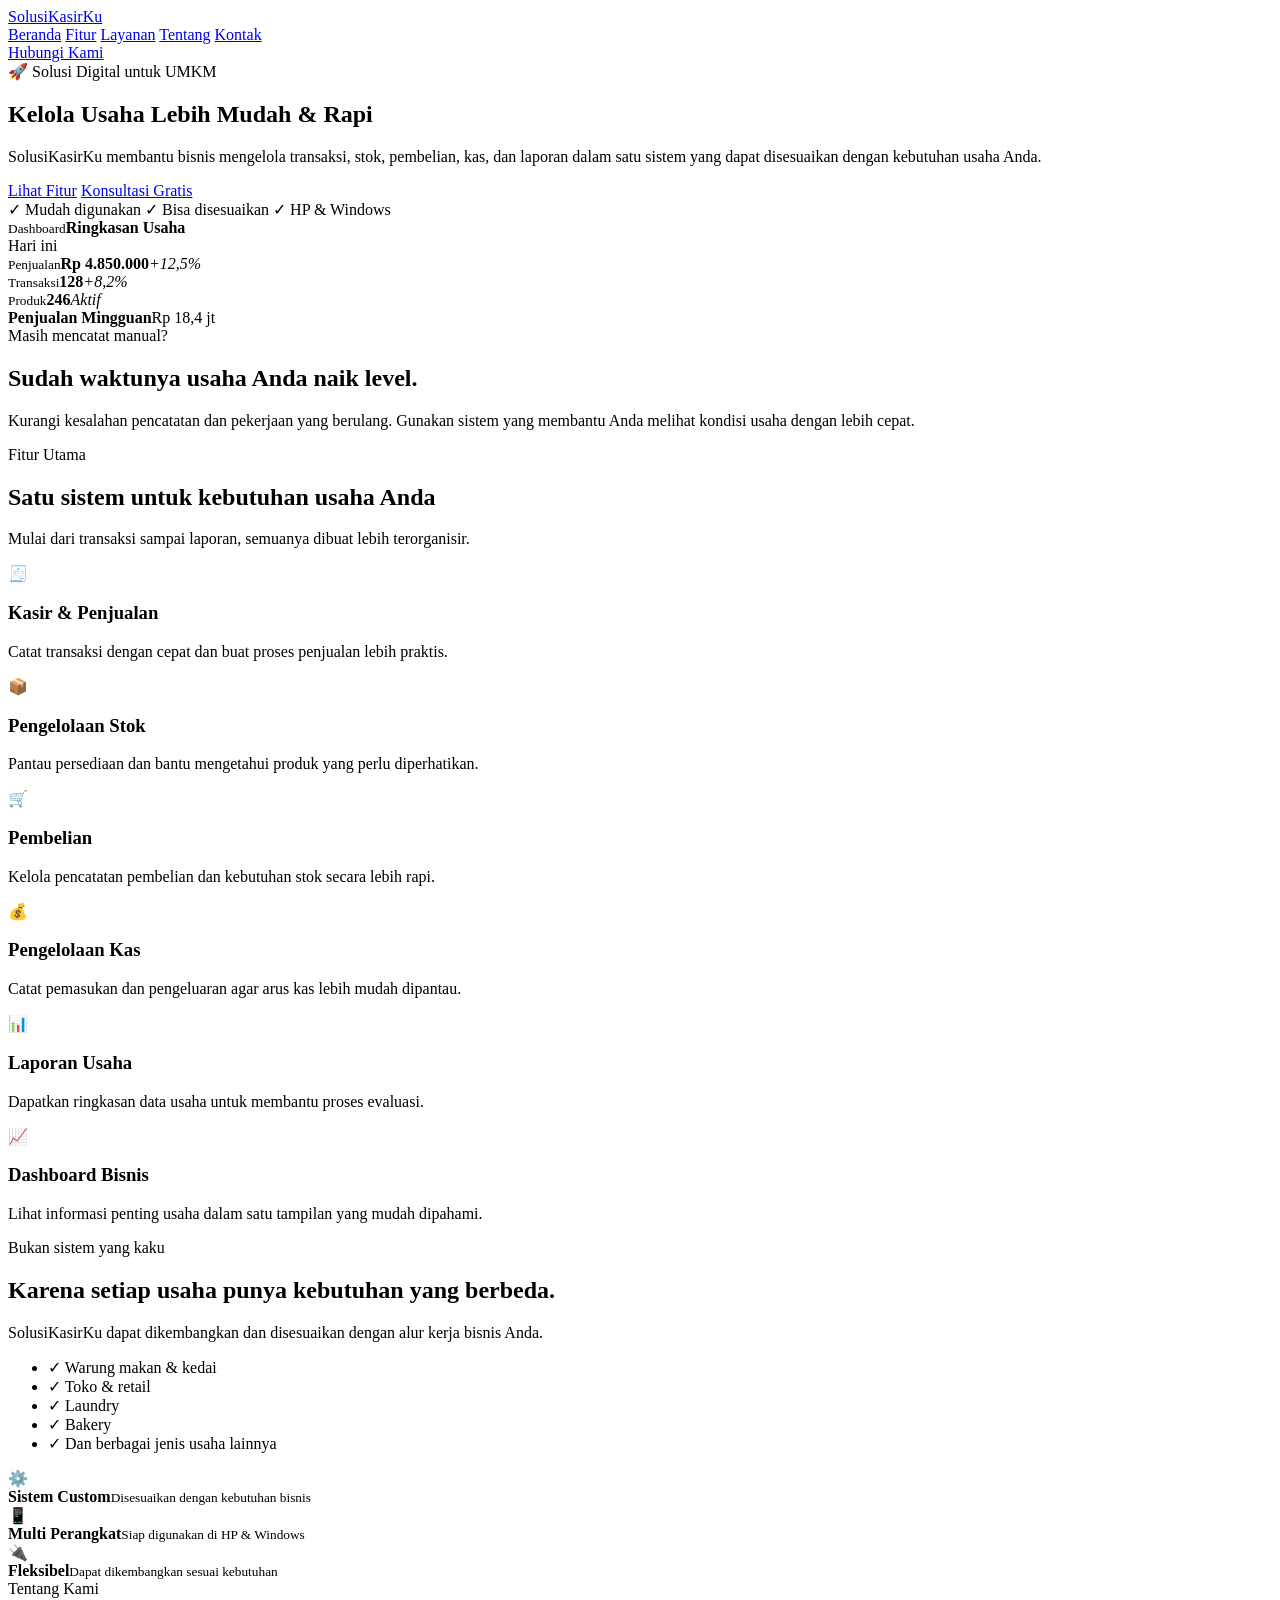
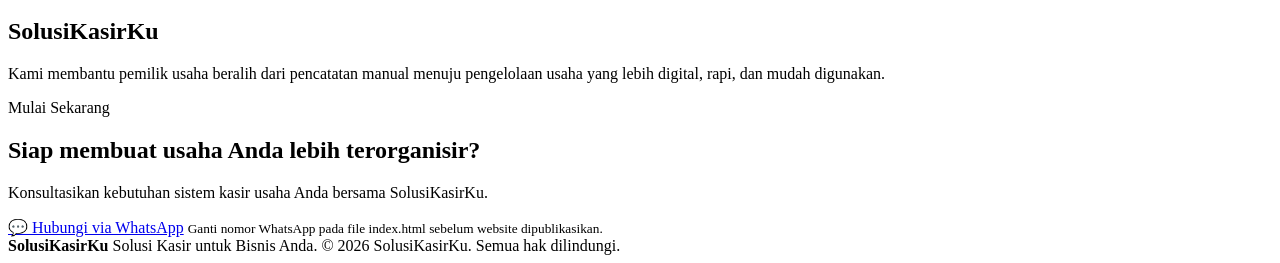
==== index.html @ 9e035a3a "Add files via upload" ====
<!DOCTYPE html>
<html lang="id">
<head>
  <meta charset="UTF-8">
  <meta name="viewport" content="width=device-width, initial-scale=1.0">
  <meta name="description" content="SolusiKasirKu - Sistem kasir dan manajemen usaha yang dapat disesuaikan dengan kebutuhan bisnis Anda.">
  <title>SolusiKasirKu — Solusi Kasir untuk Bisnis Anda</title>
  <link rel="stylesheet" href="style.css">
</head>
<body>
  <header class="navbar">
    <a class="brand" href="#beranda">SolusiKasirKu</a>
    <nav>
      <a href="#beranda">Beranda</a>
      <a href="#fitur">Fitur</a>
      <a href="#layanan">Layanan</a>
      <a href="#tentang">Tentang</a>
      <a href="#kontak">Kontak</a>
    </nav>
    <a class="nav-button" href="#kontak">Hubungi Kami</a>
  </header>

  <main>
    <section id="beranda" class="hero">
      <div class="hero-text">
        <span class="badge">🚀 Solusi Digital untuk UMKM</span>
        <h1>Kelola Usaha Lebih <span>Mudah & Rapi</span></h1>
        <p>
          SolusiKasirKu membantu bisnis mengelola transaksi, stok, pembelian,
          kas, dan laporan dalam satu sistem yang dapat disesuaikan dengan kebutuhan usaha Anda.
        </p>
        <div class="hero-actions">
          <a class="button primary" href="#fitur">Lihat Fitur</a>
          <a class="button secondary" href="#kontak">Konsultasi Gratis</a>
        </div>
        <div class="trust">
          <span>✓ Mudah digunakan</span>
          <span>✓ Bisa disesuaikan</span>
          <span>✓ HP & Windows</span>
        </div>
      </div>

      <div class="hero-card">
        <div class="window-top">
          <span></span><span></span><span></span>
        </div>
        <div class="dashboard">
          <div class="dash-title">
            <div><small>Dashboard</small><strong>Ringkasan Usaha</strong></div>
            <div class="date">Hari ini</div>
          </div>
          <div class="stats">
            <div><small>Penjualan</small><b>Rp 4.850.000</b><em>+12,5%</em></div>
            <div><small>Transaksi</small><b>128</b><em>+8,2%</em></div>
            <div><small>Produk</small><b>246</b><em>Aktif</em></div>
          </div>
          <div class="chart">
            <div class="chart-label"><b>Penjualan Mingguan</b><span>Rp 18,4 jt</span></div>
            <div class="bars">
              <i style="height:38%"></i><i style="height:55%"></i><i style="height:47%"></i>
              <i style="height:72%"></i><i style="height:61%"></i><i style="height:88%"></i><i style="height:76%"></i>
            </div>
          </div>
        </div>
      </div>
    </section>

    <section class="problem">
      <div>
        <span class="eyebrow">Masih mencatat manual?</span>
        <h2>Sudah waktunya usaha Anda naik level.</h2>
      </div>
      <p>
        Kurangi kesalahan pencatatan dan pekerjaan yang berulang.
        Gunakan sistem yang membantu Anda melihat kondisi usaha dengan lebih cepat.
      </p>
    </section>

    <section id="fitur" class="section">
      <div class="section-heading">
        <span class="eyebrow">Fitur Utama</span>
        <h2>Satu sistem untuk kebutuhan usaha Anda</h2>
        <p>Mulai dari transaksi sampai laporan, semuanya dibuat lebih terorganisir.</p>
      </div>

      <div class="feature-grid">
        <article class="feature"><div class="icon">🧾</div><h3>Kasir & Penjualan</h3><p>Catat transaksi dengan cepat dan buat proses penjualan lebih praktis.</p></article>
        <article class="feature"><div class="icon">📦</div><h3>Pengelolaan Stok</h3><p>Pantau persediaan dan bantu mengetahui produk yang perlu diperhatikan.</p></article>
        <article class="feature"><div class="icon">🛒</div><h3>Pembelian</h3><p>Kelola pencatatan pembelian dan kebutuhan stok secara lebih rapi.</p></article>
        <article class="feature"><div class="icon">💰</div><h3>Pengelolaan Kas</h3><p>Catat pemasukan dan pengeluaran agar arus kas lebih mudah dipantau.</p></article>
        <article class="feature"><div class="icon">📊</div><h3>Laporan Usaha</h3><p>Dapatkan ringkasan data usaha untuk membantu proses evaluasi.</p></article>
        <article class="feature"><div class="icon">📈</div><h3>Dashboard Bisnis</h3><p>Lihat informasi penting usaha dalam satu tampilan yang mudah dipahami.</p></article>
      </div>
    </section>

    <section id="layanan" class="custom">
      <div class="custom-copy">
        <span class="eyebrow">Bukan sistem yang kaku</span>
        <h2>Karena setiap usaha punya kebutuhan yang berbeda.</h2>
        <p>SolusiKasirKu dapat dikembangkan dan disesuaikan dengan alur kerja bisnis Anda.</p>
        <ul>
          <li>✓ Warung makan & kedai</li>
          <li>✓ Toko & retail</li>
          <li>✓ Laundry</li>
          <li>✓ Bakery</li>
          <li>✓ Dan berbagai jenis usaha lainnya</li>
        </ul>
      </div>
      <div class="custom-box">
        <div class="mini-card"><span>⚙️</span><div><b>Sistem Custom</b><small>Disesuaikan dengan kebutuhan bisnis</small></div></div>
        <div class="mini-card"><span>📱</span><div><b>Multi Perangkat</b><small>Siap digunakan di HP & Windows</small></div></div>
        <div class="mini-card"><span>🔌</span><div><b>Fleksibel</b><small>Dapat dikembangkan sesuai kebutuhan</small></div></div>
      </div>
    </section>

    <section id="tentang" class="section about">
      <div class="section-heading">
        <span class="eyebrow">Tentang Kami</span>
        <h2>SolusiKasirKu</h2>
        <p>
          Kami membantu pemilik usaha beralih dari pencatatan manual menuju
          pengelolaan usaha yang lebih digital, rapi, dan mudah digunakan.
        </p>
      </div>
    </section>

    <section id="kontak" class="cta">
      <span class="eyebrow">Mulai Sekarang</span>
      <h2>Siap membuat usaha Anda lebih terorganisir?</h2>
      <p>Konsultasikan kebutuhan sistem kasir usaha Anda bersama SolusiKasirKu.</p>
      <a class="button light" href="https://wa.me/6280000000000" target="_blank" rel="noopener">💬 Hubungi via WhatsApp</a>
      <small>Ganti nomor WhatsApp pada file index.html sebelum website dipublikasikan.</small>
    </section>
  </main>

  <footer>
    <strong>SolusiKasirKu</strong>
    <span>Solusi Kasir untuk Bisnis Anda.</span>
    <span>© 2026 SolusiKasirKu. Semua hak dilindungi.</span>
  </footer>
</body>
</html>
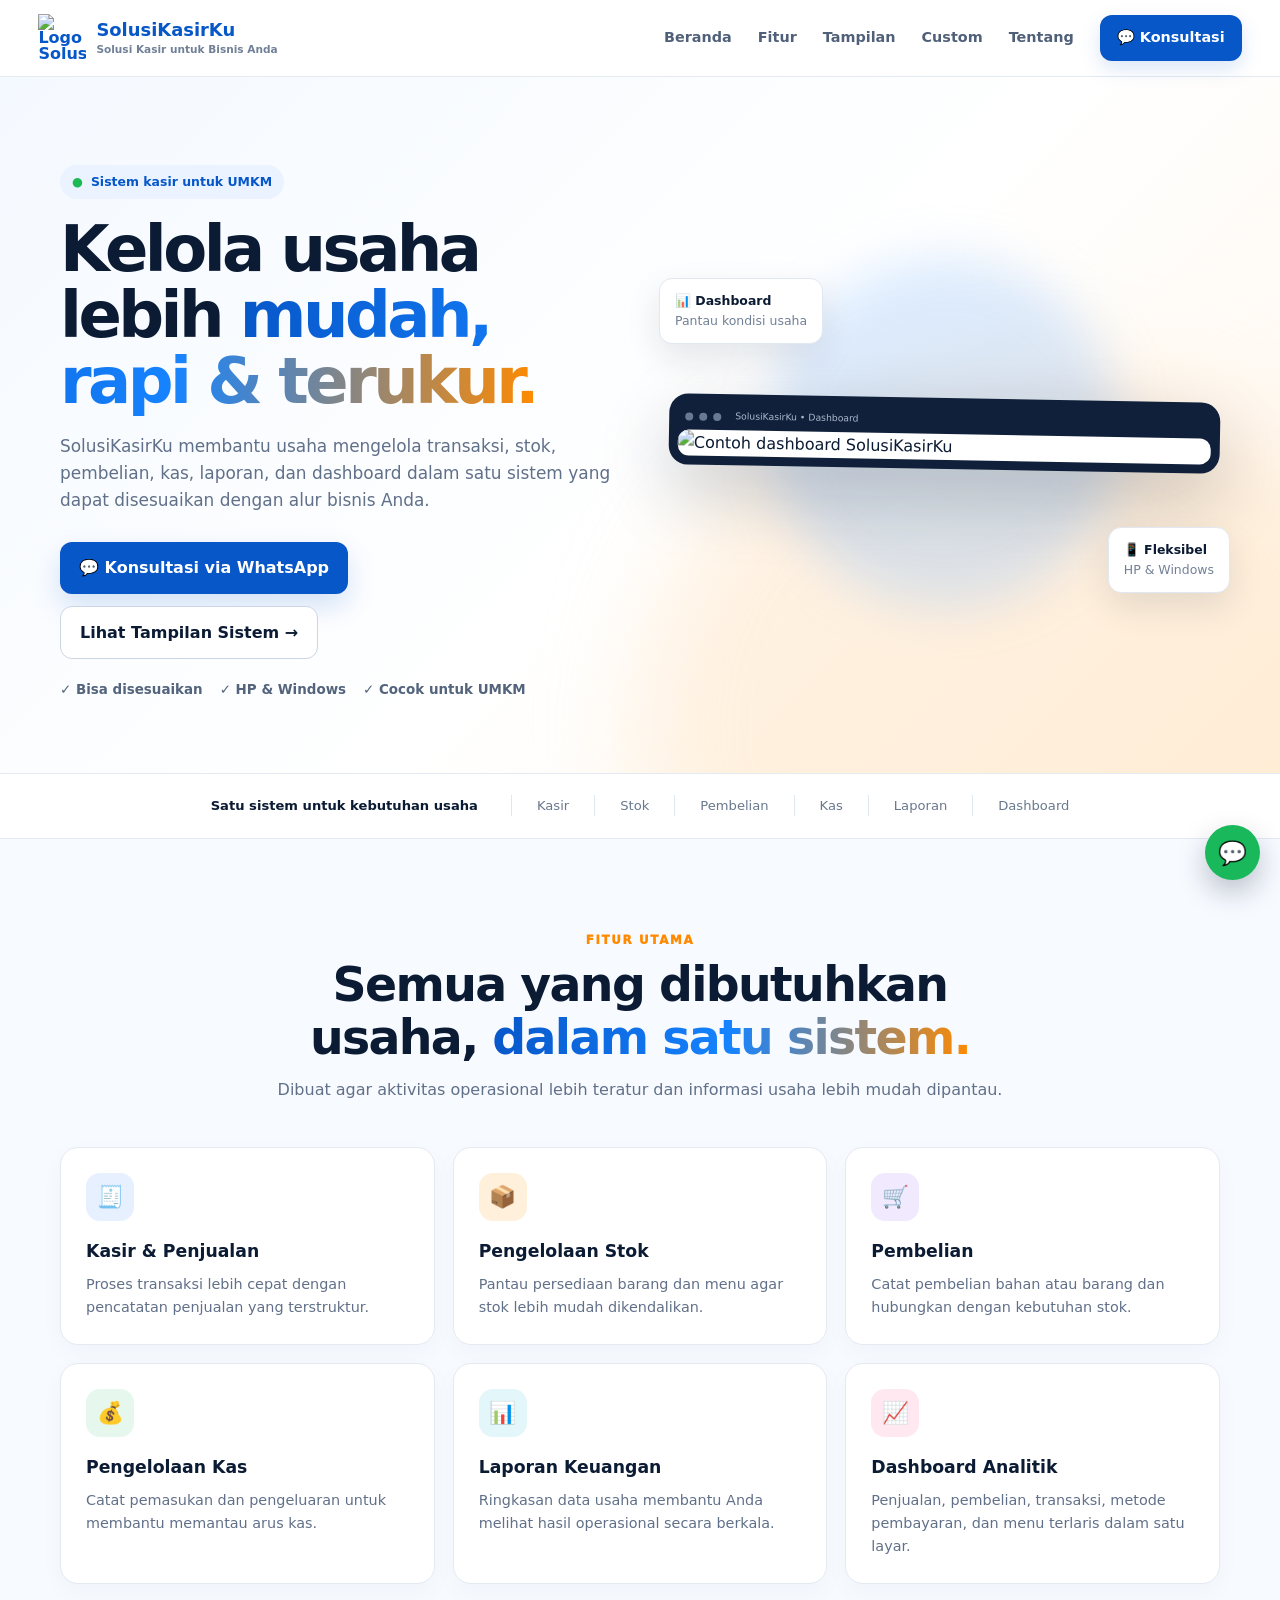
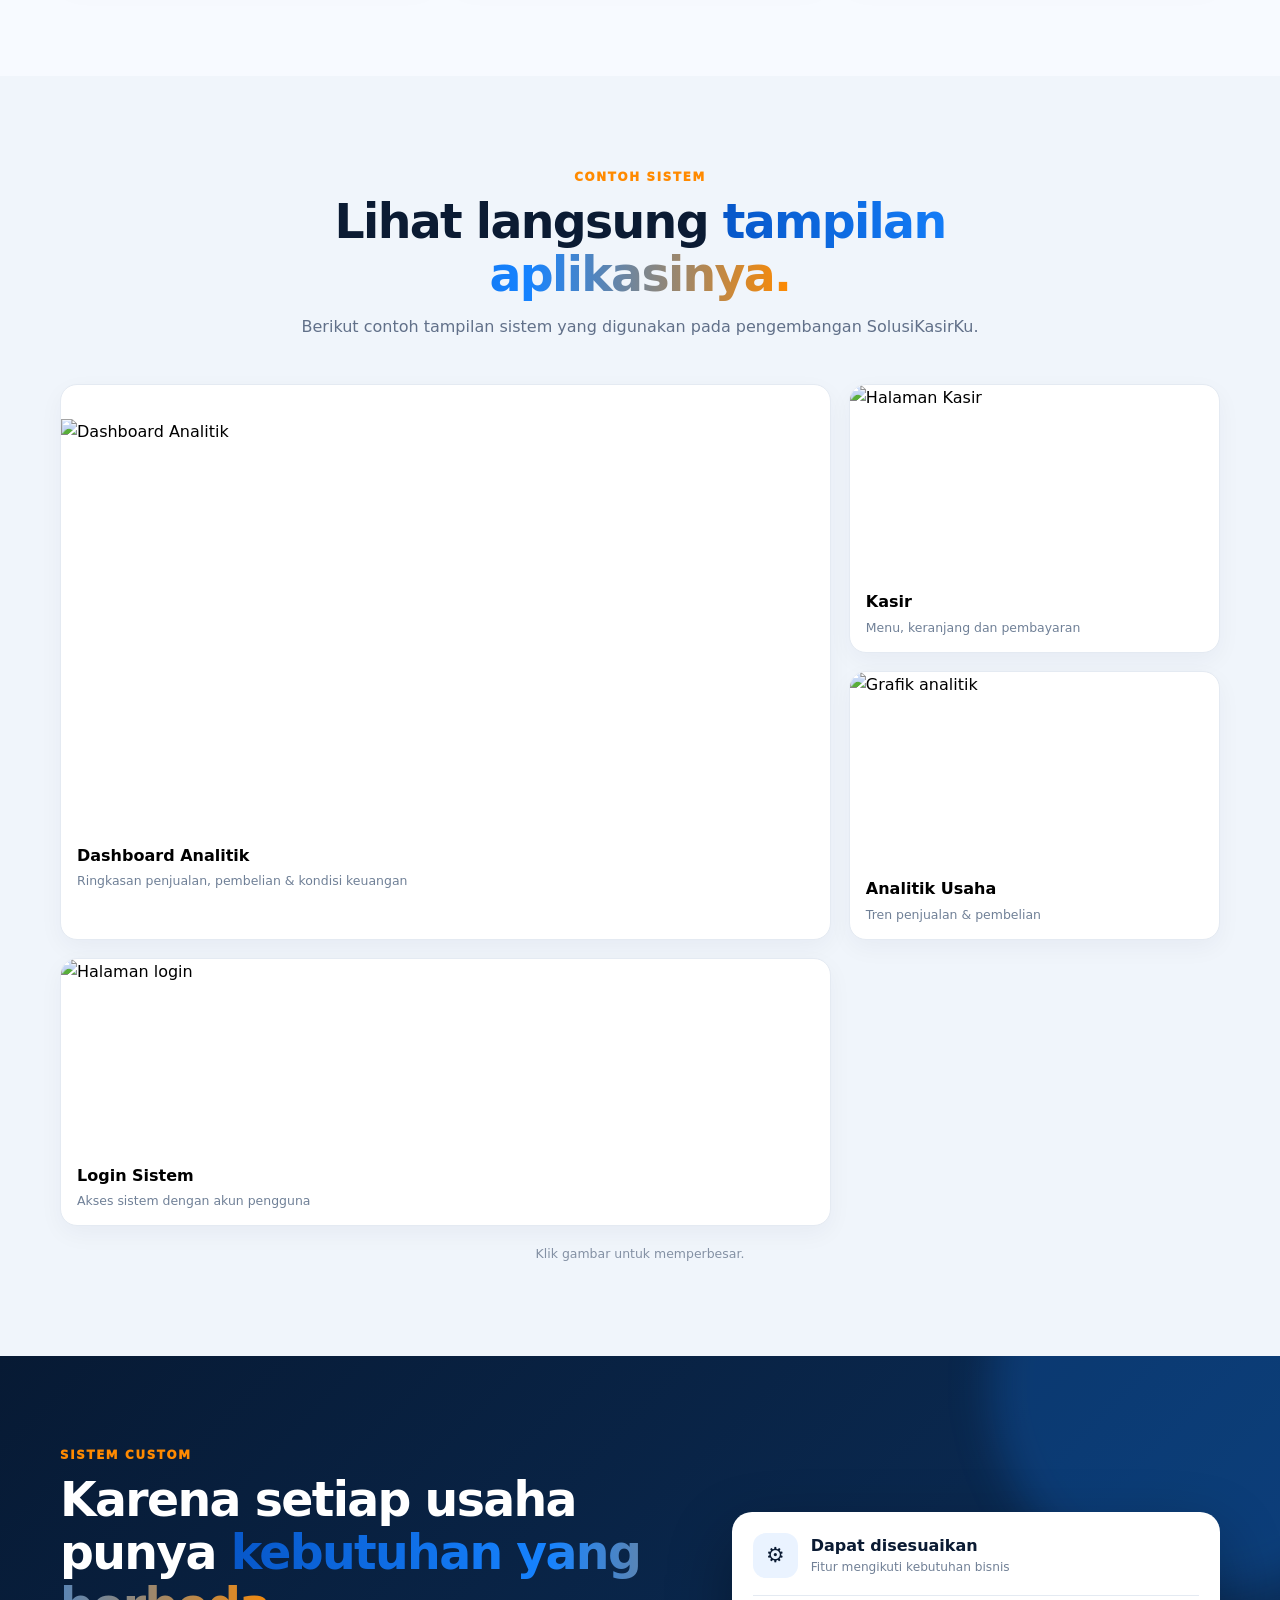
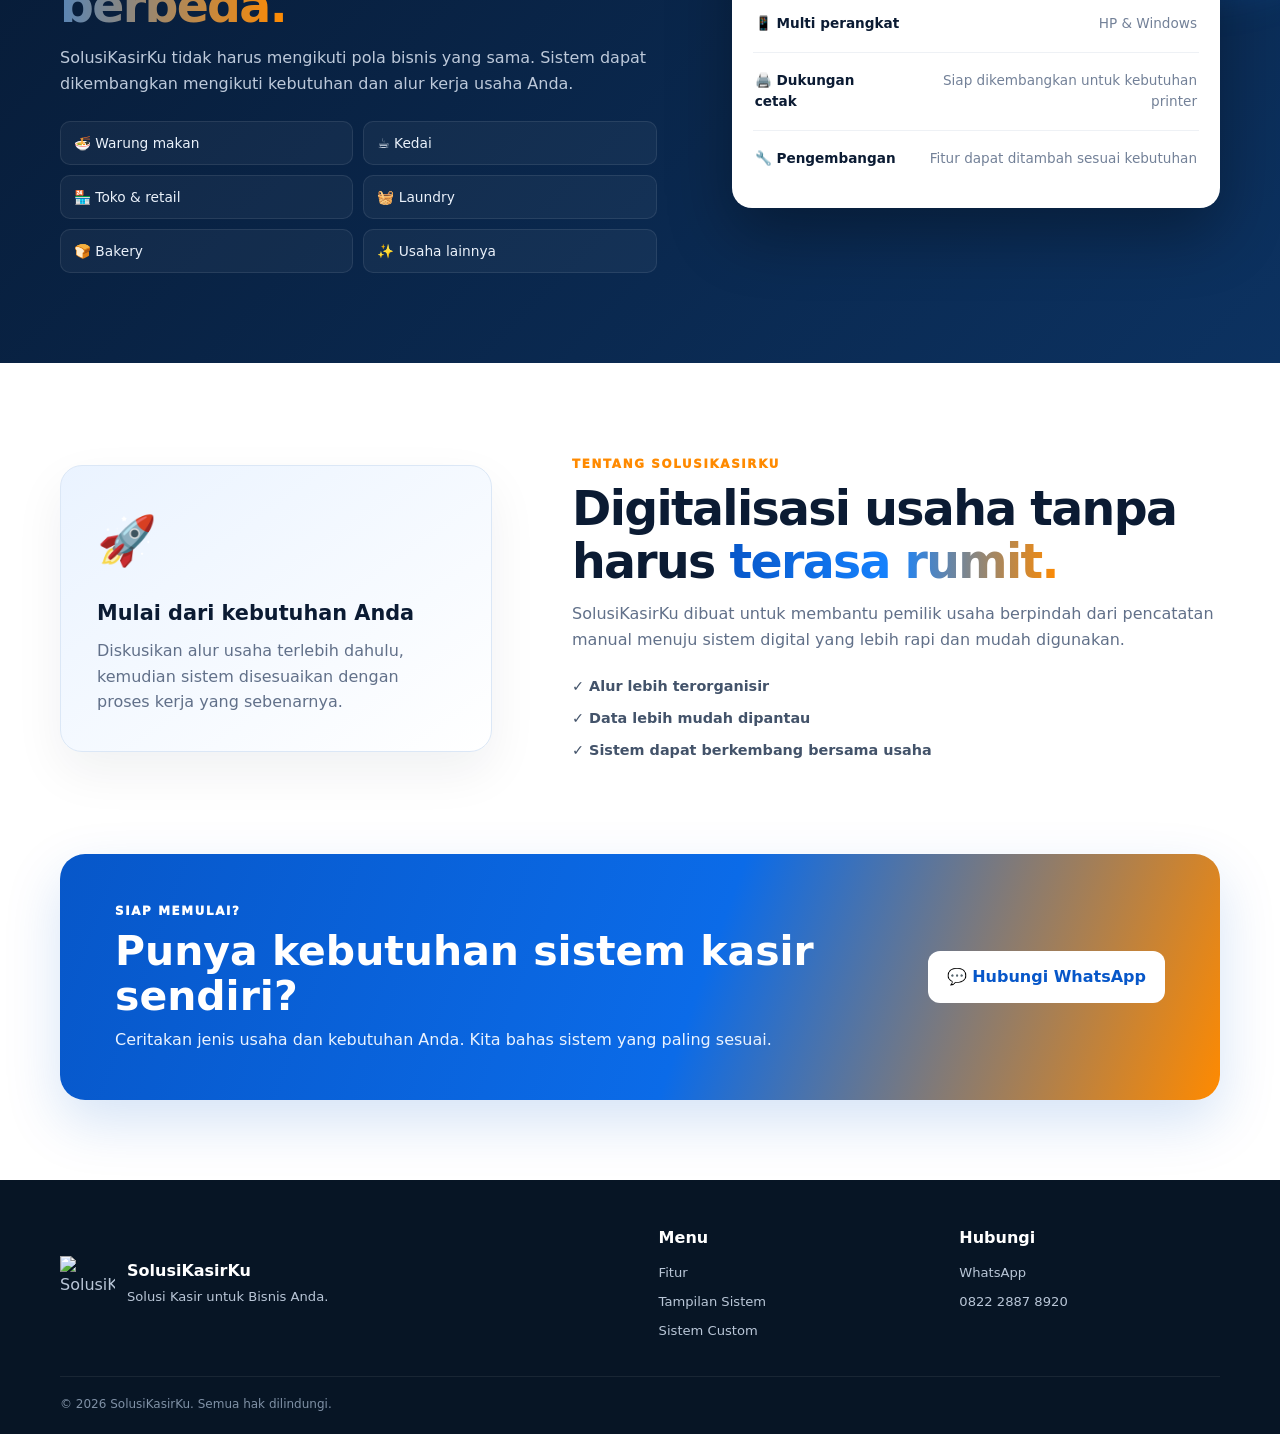
==== commit 6861a008: "Add files via upload" ====
--- a/index.html
+++ b/index.html
@@ -1,142 +1,113 @@
 <!DOCTYPE html>
 <html lang="id">
 <head>
-  <meta charset="UTF-8">
-  <meta name="viewport" content="width=device-width, initial-scale=1.0">
-  <meta name="description" content="SolusiKasirKu - Sistem kasir dan manajemen usaha yang dapat disesuaikan dengan kebutuhan bisnis Anda.">
-  <title>SolusiKasirKu — Solusi Kasir untuk Bisnis Anda</title>
-  <link rel="stylesheet" href="style.css">
+<meta charset="UTF-8">
+<meta name="viewport" content="width=device-width, initial-scale=1.0">
+<meta name="description" content="SolusiKasirKu - Sistem kasir custom untuk UMKM. Kasir, stok, pembelian, kas, laporan, dashboard, dan kebutuhan usaha dalam satu sistem.">
+<meta name="theme-color" content="#0757c9">
+<title>SolusiKasirKu — Solusi Kasir untuk Bisnis Anda</title>
+<link rel="icon" href="assets/logo.png">
+<link rel="stylesheet" href="style.css">
 </head>
 <body>
-  <header class="navbar">
-    <a class="brand" href="#beranda">SolusiKasirKu</a>
-    <nav>
-      <a href="#beranda">Beranda</a>
-      <a href="#fitur">Fitur</a>
-      <a href="#layanan">Layanan</a>
-      <a href="#tentang">Tentang</a>
-      <a href="#kontak">Kontak</a>
+<header class="site-header" id="top">
+  <div class="nav-wrap">
+    <a class="logo-link" href="#beranda" aria-label="SolusiKasirKu">
+      <img src="assets/logo.png" alt="Logo SolusiKasirKu">
+      <span>SolusiKasirKu<small>Solusi Kasir untuk Bisnis Anda</small></span>
+    </a>
+    <button class="menu-btn" aria-label="Buka menu" aria-expanded="false">☰</button>
+    <nav class="nav" id="nav">
+      <a href="#beranda">Beranda</a><a href="#fitur">Fitur</a><a href="#tampilan">Tampilan</a><a href="#custom">Custom</a><a href="#tentang">Tentang</a>
+      <a class="nav-cta" href="https://wa.me/6282228878920?text=Halo%20SolusiKasirKu%2C%20saya%20ingin%20konsultasi%20sistem%20kasir." target="_blank" rel="noopener">💬 Konsultasi</a>
     </nav>
-    <a class="nav-button" href="#kontak">Hubungi Kami</a>
-  </header>
+  </div>
+</header>
 
-  <main>
-    <section id="beranda" class="hero">
-      <div class="hero-text">
-        <span class="badge">🚀 Solusi Digital untuk UMKM</span>
-        <h1>Kelola Usaha Lebih <span>Mudah & Rapi</span></h1>
-        <p>
-          SolusiKasirKu membantu bisnis mengelola transaksi, stok, pembelian,
-          kas, dan laporan dalam satu sistem yang dapat disesuaikan dengan kebutuhan usaha Anda.
-        </p>
-        <div class="hero-actions">
-          <a class="button primary" href="#fitur">Lihat Fitur</a>
-          <a class="button secondary" href="#kontak">Konsultasi Gratis</a>
-        </div>
-        <div class="trust">
-          <span>✓ Mudah digunakan</span>
-          <span>✓ Bisa disesuaikan</span>
-          <span>✓ HP & Windows</span>
-        </div>
+<main>
+<section class="hero" id="beranda">
+  <div class="hero-bg"></div>
+  <div class="container hero-grid">
+    <div class="hero-copy reveal">
+      <div class="pill"><span>●</span> Sistem kasir untuk UMKM</div>
+      <h1>Kelola usaha lebih <span>mudah, rapi & terukur.</span></h1>
+      <p>SolusiKasirKu membantu usaha mengelola transaksi, stok, pembelian, kas, laporan, dan dashboard dalam satu sistem yang dapat disesuaikan dengan alur bisnis Anda.</p>
+      <div class="actions">
+        <a class="btn btn-primary" href="https://wa.me/6282228878920?text=Halo%20SolusiKasirKu%2C%20saya%20ingin%20konsultasi%20sistem%20kasir." target="_blank" rel="noopener">💬 Konsultasi via WhatsApp</a>
+        <a class="btn btn-outline" href="#tampilan">Lihat Tampilan Sistem →</a>
       </div>
+      <div class="checks"><span>✓ Bisa disesuaikan</span><span>✓ HP & Windows</span><span>✓ Cocok untuk UMKM</span></div>
+    </div>
+    <div class="hero-visual reveal">
+      <div class="glow"></div>
+      <div class="mock-browser">
+        <div class="browser-bar"><i></i><i></i><i></i><span>SolusiKasirKu • Dashboard</span></div>
+        <img src="assets/dashboard.png" alt="Contoh dashboard SolusiKasirKu">
+      </div>
+      <div class="float-card card-sales"><b>📊 Dashboard</b><span>Pantau kondisi usaha</span></div>
+      <div class="float-card card-mobile"><b>📱 Fleksibel</b><span>HP & Windows</span></div>
+    </div>
+  </div>
+</section>
 
-      <div class="hero-card">
-        <div class="window-top">
-          <span></span><span></span><span></span>
-        </div>
-        <div class="dashboard">
-          <div class="dash-title">
-            <div><small>Dashboard</small><strong>Ringkasan Usaha</strong></div>
-            <div class="date">Hari ini</div>
-          </div>
-          <div class="stats">
-            <div><small>Penjualan</small><b>Rp 4.850.000</b><em>+12,5%</em></div>
-            <div><small>Transaksi</small><b>128</b><em>+8,2%</em></div>
-            <div><small>Produk</small><b>246</b><em>Aktif</em></div>
-          </div>
-          <div class="chart">
-            <div class="chart-label"><b>Penjualan Mingguan</b><span>Rp 18,4 jt</span></div>
-            <div class="bars">
-              <i style="height:38%"></i><i style="height:55%"></i><i style="height:47%"></i>
-              <i style="height:72%"></i><i style="height:61%"></i><i style="height:88%"></i><i style="height:76%"></i>
-            </div>
-          </div>
-        </div>
-      </div>
-    </section>
+<section class="trust-strip"><div class="container trust-inner"><strong>Satu sistem untuk kebutuhan usaha</strong><span>Kasir</span><span>Stok</span><span>Pembelian</span><span>Kas</span><span>Laporan</span><span>Dashboard</span></div></section>
 
-    <section class="problem">
-      <div>
-        <span class="eyebrow">Masih mencatat manual?</span>
-        <h2>Sudah waktunya usaha Anda naik level.</h2>
-      </div>
-      <p>
-        Kurangi kesalahan pencatatan dan pekerjaan yang berulang.
-        Gunakan sistem yang membantu Anda melihat kondisi usaha dengan lebih cepat.
-      </p>
-    </section>
+<section class="section" id="fitur">
+  <div class="container">
+    <div class="section-head reveal"><div class="eyebrow">FITUR UTAMA</div><h2>Semua yang dibutuhkan usaha, <span>dalam satu sistem.</span></h2><p>Dibuat agar aktivitas operasional lebih teratur dan informasi usaha lebih mudah dipantau.</p></div>
+    <div class="feature-grid">
+      <article class="feature reveal"><div class="feature-icon blue">🧾</div><h3>Kasir & Penjualan</h3><p>Proses transaksi lebih cepat dengan pencatatan penjualan yang terstruktur.</p></article>
+      <article class="feature reveal"><div class="feature-icon orange">📦</div><h3>Pengelolaan Stok</h3><p>Pantau persediaan barang dan menu agar stok lebih mudah dikendalikan.</p></article>
+      <article class="feature reveal"><div class="feature-icon purple">🛒</div><h3>Pembelian</h3><p>Catat pembelian bahan atau barang dan hubungkan dengan kebutuhan stok.</p></article>
+      <article class="feature reveal"><div class="feature-icon green">💰</div><h3>Pengelolaan Kas</h3><p>Catat pemasukan dan pengeluaran untuk membantu memantau arus kas.</p></article>
+      <article class="feature reveal"><div class="feature-icon cyan">📊</div><h3>Laporan Keuangan</h3><p>Ringkasan data usaha membantu Anda melihat hasil operasional secara berkala.</p></article>
+      <article class="feature reveal"><div class="feature-icon pink">📈</div><h3>Dashboard Analitik</h3><p>Penjualan, pembelian, transaksi, metode pembayaran, dan menu terlaris dalam satu layar.</p></article>
+    </div>
+  </div>
+</section>
 
-    <section id="fitur" class="section">
-      <div class="section-heading">
-        <span class="eyebrow">Fitur Utama</span>
-        <h2>Satu sistem untuk kebutuhan usaha Anda</h2>
-        <p>Mulai dari transaksi sampai laporan, semuanya dibuat lebih terorganisir.</p>
-      </div>
+<section class="section showcase" id="tampilan">
+  <div class="container">
+    <div class="section-head reveal"><div class="eyebrow">CONTOH SISTEM</div><h2>Lihat langsung <span>tampilan aplikasinya.</span></h2><p>Berikut contoh tampilan sistem yang digunakan pada pengembangan SolusiKasirKu.</p></div>
+    <div class="showcase-grid">
+      <button class="shot featured reveal" data-img="assets/dashboard.png" data-title="Dashboard Analitik"><img src="assets/dashboard.png" alt="Dashboard Analitik"><div><b>Dashboard Analitik</b><span>Ringkasan penjualan, pembelian & kondisi keuangan</span></div></button>
+      <button class="shot reveal" data-img="assets/kasir.png" data-title="Kasir"><img src="assets/kasir.png" alt="Halaman Kasir"><div><b>Kasir</b><span>Menu, keranjang dan pembayaran</span></div></button>
+      <button class="shot reveal" data-img="assets/analitik.png" data-title="Grafik Penjualan & Pembelian"><img src="assets/analitik.png" alt="Grafik analitik"><div><b>Analitik Usaha</b><span>Tren penjualan & pembelian</span></div></button>
+      <button class="shot reveal" data-img="assets/login.png" data-title="Login Sistem"><img src="assets/login.png" alt="Halaman login"><div><b>Login Sistem</b><span>Akses sistem dengan akun pengguna</span></div></button>
+    </div>
+    <p class="hint">Klik gambar untuk memperbesar.</p>
+  </div>
+</section>
 
-      <div class="feature-grid">
-        <article class="feature"><div class="icon">🧾</div><h3>Kasir & Penjualan</h3><p>Catat transaksi dengan cepat dan buat proses penjualan lebih praktis.</p></article>
-        <article class="feature"><div class="icon">📦</div><h3>Pengelolaan Stok</h3><p>Pantau persediaan dan bantu mengetahui produk yang perlu diperhatikan.</p></article>
-        <article class="feature"><div class="icon">🛒</div><h3>Pembelian</h3><p>Kelola pencatatan pembelian dan kebutuhan stok secara lebih rapi.</p></article>
-        <article class="feature"><div class="icon">💰</div><h3>Pengelolaan Kas</h3><p>Catat pemasukan dan pengeluaran agar arus kas lebih mudah dipantau.</p></article>
-        <article class="feature"><div class="icon">📊</div><h3>Laporan Usaha</h3><p>Dapatkan ringkasan data usaha untuk membantu proses evaluasi.</p></article>
-        <article class="feature"><div class="icon">📈</div><h3>Dashboard Bisnis</h3><p>Lihat informasi penting usaha dalam satu tampilan yang mudah dipahami.</p></article>
-      </div>
-    </section>
+<section class="custom-section" id="custom">
+  <div class="container custom-grid">
+    <div class="custom-copy reveal"><div class="eyebrow">SISTEM CUSTOM</div><h2>Karena setiap usaha punya <span>kebutuhan yang berbeda.</span></h2><p>SolusiKasirKu tidak harus mengikuti pola bisnis yang sama. Sistem dapat dikembangkan mengikuti kebutuhan dan alur kerja usaha Anda.</p><div class="business-list"><span>🍜 Warung makan</span><span>☕ Kedai</span><span>🏪 Toko & retail</span><span>🧺 Laundry</span><span>🍞 Bakery</span><span>✨ Usaha lainnya</span></div></div>
+    <div class="custom-panel reveal"><div class="panel-title"><span>⚙️</span><div><b>Dapat disesuaikan</b><small>Fitur mengikuti kebutuhan bisnis</small></div></div><div class="panel-row"><b>📱 Multi perangkat</b><span>HP & Windows</span></div><div class="panel-row"><b>🖨️ Dukungan cetak</b><span>Siap dikembangkan untuk kebutuhan printer</span></div><div class="panel-row"><b>🔧 Pengembangan</b><span>Fitur dapat ditambah sesuai kebutuhan</span></div></div>
+  </div>
+</section>
 
-    <section id="layanan" class="custom">
-      <div class="custom-copy">
-        <span class="eyebrow">Bukan sistem yang kaku</span>
-        <h2>Karena setiap usaha punya kebutuhan yang berbeda.</h2>
-        <p>SolusiKasirKu dapat dikembangkan dan disesuaikan dengan alur kerja bisnis Anda.</p>
-        <ul>
-          <li>✓ Warung makan & kedai</li>
-          <li>✓ Toko & retail</li>
-          <li>✓ Laundry</li>
-          <li>✓ Bakery</li>
-          <li>✓ Dan berbagai jenis usaha lainnya</li>
-        </ul>
-      </div>
-      <div class="custom-box">
-        <div class="mini-card"><span>⚙️</span><div><b>Sistem Custom</b><small>Disesuaikan dengan kebutuhan bisnis</small></div></div>
-        <div class="mini-card"><span>📱</span><div><b>Multi Perangkat</b><small>Siap digunakan di HP & Windows</small></div></div>
-        <div class="mini-card"><span>🔌</span><div><b>Fleksibel</b><small>Dapat dikembangkan sesuai kebutuhan</small></div></div>
-      </div>
-    </section>
+<section class="why section" id="tentang">
+  <div class="container why-grid">
+    <div class="why-card reveal"><div class="big-icon">🚀</div><b>Mulai dari kebutuhan Anda</b><p>Diskusikan alur usaha terlebih dahulu, kemudian sistem disesuaikan dengan proses kerja yang sebenarnya.</p></div>
+    <div class="why-copy reveal"><div class="eyebrow">TENTANG SOLUSIKASIRKU</div><h2>Digitalisasi usaha tanpa harus <span>terasa rumit.</span></h2><p>SolusiKasirKu dibuat untuk membantu pemilik usaha berpindah dari pencatatan manual menuju sistem digital yang lebih rapi dan mudah digunakan.</p><div class="mini-points"><span>✓ Alur lebih terorganisir</span><span>✓ Data lebih mudah dipantau</span><span>✓ Sistem dapat berkembang bersama usaha</span></div></div>
+  </div>
+</section>
 
-    <section id="tentang" class="section about">
-      <div class="section-heading">
-        <span class="eyebrow">Tentang Kami</span>
-        <h2>SolusiKasirKu</h2>
-        <p>
-          Kami membantu pemilik usaha beralih dari pencatatan manual menuju
-          pengelolaan usaha yang lebih digital, rapi, dan mudah digunakan.
-        </p>
-      </div>
-    </section>
+<section class="cta-section"><div class="container"><div class="cta-box reveal"><div><div class="eyebrow light">SIAP MEMULAI?</div><h2>Punya kebutuhan sistem kasir sendiri?</h2><p>Ceritakan jenis usaha dan kebutuhan Anda. Kita bahas sistem yang paling sesuai.</p></div><a class="btn btn-white" href="https://wa.me/6282228878920?text=Halo%20SolusiKasirKu%2C%20saya%20ingin%20konsultasi%20tentang%20sistem%20kasir." target="_blank" rel="noopener">💬 Hubungi WhatsApp</a></div></div></section>
+</main>
 
-    <section id="kontak" class="cta">
-      <span class="eyebrow">Mulai Sekarang</span>
-      <h2>Siap membuat usaha Anda lebih terorganisir?</h2>
-      <p>Konsultasikan kebutuhan sistem kasir usaha Anda bersama SolusiKasirKu.</p>
-      <a class="button light" href="https://wa.me/6280000000000" target="_blank" rel="noopener">💬 Hubungi via WhatsApp</a>
-      <small>Ganti nomor WhatsApp pada file index.html sebelum website dipublikasikan.</small>
-    </section>
-  </main>
+<footer><div class="container footer-grid"><div class="footer-brand"><img src="assets/logo.png" alt="SolusiKasirKu"><div><strong>SolusiKasirKu</strong><span>Solusi Kasir untuk Bisnis Anda.</span></div></div><div><b>Menu</b><a href="#fitur">Fitur</a><a href="#tampilan">Tampilan Sistem</a><a href="#custom">Sistem Custom</a></div><div><b>Hubungi</b><a href="https://wa.me/6282228878920" target="_blank" rel="noopener">WhatsApp</a><span>0822 2887 8920</span></div></div><div class="container copyright">© 2026 SolusiKasirKu. Semua hak dilindungi.</div></footer>
 
-  <footer>
-    <strong>SolusiKasirKu</strong>
-    <span>Solusi Kasir untuk Bisnis Anda.</span>
-    <span>© 2026 SolusiKasirKu. Semua hak dilindungi.</span>
-  </footer>
+<div class="modal" id="modal" aria-hidden="true"><button class="modal-close" aria-label="Tutup">×</button><div class="modal-box"><img id="modalImg" src="" alt=""><b id="modalTitle"></b></div></div>
+<a class="floating-wa" href="https://wa.me/6282228878920?text=Halo%20SolusiKasirKu%2C%20saya%20ingin%20bertanya%20tentang%20sistem%20kasir." target="_blank" rel="noopener" aria-label="Chat WhatsApp">💬</a>
+<script>
+const menuBtn=document.querySelector('.menu-btn'),nav=document.querySelector('.nav');
+menuBtn.addEventListener('click',()=>{const open=nav.classList.toggle('open');menuBtn.setAttribute('aria-expanded',open)});
+document.querySelectorAll('.nav a').forEach(a=>a.addEventListener('click',()=>nav.classList.remove('open')));
+const observer=new IntersectionObserver(entries=>entries.forEach(e=>{if(e.isIntersecting)e.target.classList.add('show')}),{threshold:.12});document.querySelectorAll('.reveal').forEach(el=>observer.observe(el));
+const modal=document.getElementById('modal'), modalImg=document.getElementById('modalImg'),modalTitle=document.getElementById('modalTitle');
+document.querySelectorAll('.shot').forEach(s=>s.addEventListener('click',()=>{modalImg.src=s.dataset.img;modalImg.alt=s.dataset.title;modalTitle.textContent=s.dataset.title;modal.classList.add('open');modal.setAttribute('aria-hidden','false')}));
+document.querySelector('.modal-close').addEventListener('click',()=>{modal.classList.remove('open');modal.setAttribute('aria-hidden','true')});modal.addEventListener('click',e=>{if(e.target===modal){modal.classList.remove('open');modal.setAttribute('aria-hidden','true')}});document.addEventListener('keydown',e=>{if(e.key==='Escape')modal.classList.remove('open')});
+</script>
 </body>
 </html>
--- a/style.css
+++ b/style.css
@@ -0,0 +1,12 @@
+*{box-sizing:border-box;margin:0;padding:0}html{scroll-behavior:smooth}body{font-family:Inter,ui-sans-serif,system-ui,-apple-system,"Segoe UI",Arial,sans-serif;color:#0b1b33;background:#f7faff;line-height:1.6}a{text-decoration:none;color:inherit}button{font:inherit}.container{width:min(1160px,92%);margin:auto}:root{--blue:#0757c9;--blue2:#1683ff;--orange:#ff8a00;--ink:#0b1b33;--muted:#617089;--line:#e4eaf2;--card:#fff}
+.site-header{position:sticky;top:0;z-index:50;background:rgba(255,255,255,.92);backdrop-filter:blur(14px);border-bottom:1px solid var(--line)}.nav-wrap{width:min(1220px,94%);height:76px;margin:auto;display:flex;align-items:center}.logo-link{display:flex;align-items:center;gap:10px;font-weight:900;color:var(--blue);line-height:1}.logo-link img{width:48px;height:48px;object-fit:contain}.logo-link span{font-size:1.12rem}.logo-link small{display:block;color:#718096;font-size:.66rem;font-weight:650;margin-top:5px}.nav{margin-left:auto;display:flex;align-items:center;gap:26px;color:#506079;font-size:.9rem;font-weight:700}.nav a:hover{color:var(--blue)}.nav-cta{padding:11px 17px;border-radius:12px;background:var(--blue);color:#fff!important;box-shadow:0 8px 20px #0757c925}.menu-btn{display:none;border:0;background:none;font-size:1.6rem;margin-left:auto;color:var(--ink)}
+.hero{position:relative;overflow:hidden;background:linear-gradient(135deg,#f4f9ff 0%,#fff 55%,#fff6eb 100%);padding:88px 0 72px}.hero-bg{position:absolute;inset:auto -10% -45% auto;width:60vw;height:80vh;border-radius:50%;background:#ffd9a850;filter:blur(50px)}.hero-grid{display:grid;grid-template-columns:1fr 1fr;gap:58px;align-items:center;position:relative}.pill{display:inline-flex;gap:8px;align-items:center;padding:7px 12px;border-radius:999px;background:#eaf3ff;color:var(--blue);font-size:.78rem;font-weight:900}.pill span{color:#1db954}.hero h1{font-size:clamp(2.7rem,5vw,4.8rem);line-height:1.03;letter-spacing:-.055em;margin:18px 0}.hero h1 span,.section-head h2 span,.custom-copy h2 span,.why-copy h2 span{background:linear-gradient(90deg,var(--blue),#1683ff 50%,var(--orange));-webkit-background-clip:text;background-clip:text;color:transparent}.hero-copy>p{font-size:1.06rem;color:var(--muted);max-width:620px}.actions{display:flex;gap:12px;flex-wrap:wrap;margin:28px 0 20px}.btn{display:inline-flex;justify-content:center;align-items:center;padding:13px 19px;border-radius:12px;font-weight:850;transition:.2s}.btn-primary{background:var(--blue);color:#fff;box-shadow:0 12px 28px #0757c92b}.btn-primary:hover{transform:translateY(-2px);background:#064db3}.btn-outline{border:1px solid #cbd6e4;background:#fff;color:var(--ink)}.btn-outline:hover{border-color:var(--blue);color:var(--blue)}.checks{display:flex;gap:17px;flex-wrap:wrap;color:#53647c;font-size:.84rem;font-weight:700}.hero-visual{position:relative;min-height:470px;display:flex;align-items:center;justify-content:center}.glow{position:absolute;width:350px;height:350px;background:#7db9ff45;border-radius:50%;filter:blur(25px)}.mock-browser{position:relative;width:min(650px,100%);padding:9px;background:#10203a;border-radius:19px;box-shadow:0 28px 70px #0b1b3335;transform:rotate(1deg)}.browser-bar{height:27px;display:flex;align-items:center;gap:6px;padding:0 7px;color:#aab8cc;font-size:.58rem}.browser-bar i{width:8px;height:8px;border-radius:50%;background:#687992}.browser-bar span{margin-left:8px}.mock-browser img{display:block;width:100%;border-radius:11px;background:#fff}.float-card{position:absolute;background:#fff;border:1px solid #e2e8f1;padding:12px 15px;border-radius:13px;box-shadow:0 14px 35px #0b1b331c;font-size:.78rem}.float-card b{display:block}.float-card span{color:#718096}.card-sales{left:-10px;top:80px}.card-mobile{right:-10px;bottom:75px}
+.trust-strip{background:#fff;border-block:1px solid var(--line)}.trust-inner{min-height:64px;display:flex;align-items:center;justify-content:center;gap:25px;flex-wrap:wrap;color:#69788d;font-size:.82rem}.trust-inner strong{color:var(--ink);margin-right:8px}.trust-inner span{padding-left:25px;border-left:1px solid #e1e7ef}.section{padding:92px 0}.section-head{text-align:center;max-width:750px;margin:0 auto 45px}.eyebrow{font-size:.74rem;letter-spacing:.14em;font-weight:950;color:var(--orange)}.section-head h2,.custom-copy h2,.why-copy h2{font-size:clamp(2.05rem,3.7vw,3.1rem);line-height:1.12;letter-spacing:-.035em;margin:8px 0 13px}.section-head p,.custom-copy>p,.why-copy>p{color:var(--muted)}.feature-grid{display:grid;grid-template-columns:repeat(3,1fr);gap:18px}.feature{background:#fff;border:1px solid var(--line);border-radius:18px;padding:25px;box-shadow:0 8px 25px #10203a08;transition:.25s}.feature:hover{transform:translateY(-5px);box-shadow:0 18px 40px #10203a12}.feature-icon{width:48px;height:48px;display:grid;place-items:center;border-radius:14px;font-size:1.35rem;margin-bottom:17px}.blue{background:#e7f0ff}.orange{background:#fff0dc}.purple{background:#f1eaff}.green{background:#e6f8ed}.cyan{background:#e3f7fb}.pink{background:#ffe8f0}.feature h3{font-size:1.08rem;margin-bottom:7px}.feature p{color:var(--muted);font-size:.9rem}
+.showcase{background:#f0f5fb}.showcase-grid{display:grid;grid-template-columns:1.35fr .65fr;gap:18px}.shot{border:1px solid var(--line);background:#fff;border-radius:17px;overflow:hidden;text-align:left;cursor:pointer;box-shadow:0 8px 25px #10203a0b;transition:.25s}.shot:hover{transform:translateY(-4px);box-shadow:0 18px 42px #10203a18}.shot img{width:100%;height:190px;object-fit:cover;object-position:top;display:block}.shot.featured{grid-row:span 2}.shot.featured img{height:410px}.shot div{padding:14px 16px}.shot b{display:block}.shot span{display:block;color:#708097;font-size:.78rem;margin-top:3px}.hint{text-align:center;color:#8491a4;font-size:.78rem;margin-top:18px}
+.custom-section{padding:90px 0;background:linear-gradient(135deg,#071a34,#0c3261);color:#fff;position:relative;overflow:hidden}.custom-section:after{content:"";position:absolute;width:420px;height:420px;border-radius:50%;right:-130px;top:-180px;background:#1683ff35;filter:blur(20px)}.custom-grid{display:grid;grid-template-columns:1.1fr .9fr;gap:75px;align-items:center;position:relative;z-index:1}.custom-copy h2{max-width:650px}.custom-copy>p{color:#bdc9da;max-width:650px}.business-list{display:grid;grid-template-columns:1fr 1fr;gap:10px;margin-top:25px}.business-list span{background:#ffffff0b;border:1px solid #ffffff16;padding:10px 13px;border-radius:10px;color:#eaf1fa;font-size:.86rem}.custom-panel{background:#fff;color:var(--ink);border-radius:20px;padding:21px;box-shadow:0 25px 65px #0005}.panel-title{display:flex;gap:13px;align-items:center;padding-bottom:17px;border-bottom:1px solid var(--line)}.panel-title>span{width:45px;height:45px;border-radius:13px;background:#eaf3ff;display:grid;place-items:center;font-size:1.3rem}.panel-title b,.panel-title small{display:block}.panel-title small{color:#718096;font-size:.76rem}.panel-row{display:flex;justify-content:space-between;gap:15px;padding:17px 2px;border-bottom:1px solid #eef1f5;font-size:.85rem}.panel-row:last-child{border:0}.panel-row span{color:#738198;text-align:right}
+.why{background:#fff}.why-grid{display:grid;grid-template-columns:.8fr 1.2fr;gap:80px;align-items:center}.why-card{background:linear-gradient(145deg,#eaf3ff,#fff);border:1px solid #dbe7f6;border-radius:22px;padding:36px;box-shadow:0 20px 50px #0b1b3310}.big-icon{font-size:3rem;margin-bottom:18px}.why-card b{font-size:1.3rem}.why-card p{color:var(--muted);margin-top:8px}.mini-points{display:grid;gap:9px;margin-top:22px;color:#43536a;font-weight:750;font-size:.9rem}
+.cta-section{padding:0 0 80px;background:#fff}.cta-box{border-radius:25px;padding:48px 55px;background:linear-gradient(110deg,var(--blue),#0b6be8 55%,#ff8a00);color:#fff;display:flex;align-items:center;justify-content:space-between;gap:30px;box-shadow:0 22px 55px #0757c92b}.cta-box h2{font-size:clamp(2rem,3.2vw,2.8rem);line-height:1.1;margin:8px 0}.cta-box p{color:#eaf3ff}.light{color:#fff!important}.btn-white{background:#fff;color:var(--blue);white-space:nowrap}
+footer{background:#071525;color:#b9c6d7;padding:45px 0 20px}.footer-grid{display:grid;grid-template-columns:1.5fr .7fr .7fr;gap:40px}.footer-brand{display:flex;gap:12px;align-items:center}.footer-brand img{width:55px;height:55px;object-fit:contain}.footer-brand strong{display:block;color:#fff}.footer-brand span{font-size:.78rem}.footer-grid>div:not(.footer-brand){display:grid;align-content:start;gap:8px}.footer-grid b{color:#fff;margin-bottom:3px}.footer-grid a:hover{color:#fff}.footer-grid span,.footer-grid a{font-size:.82rem}.copyright{border-top:1px solid #ffffff12;margin-top:35px;padding-top:18px;font-size:.75rem;color:#7f90a5}.floating-wa{position:fixed;right:20px;bottom:20px;width:55px;height:55px;border-radius:50%;display:grid;place-items:center;background:#19b85b;color:#fff;font-size:1.45rem;box-shadow:0 12px 28px #0b1b3340;z-index:40}.modal{position:fixed;inset:0;background:#06101dcc;backdrop-filter:blur(8px);z-index:100;display:none;align-items:center;justify-content:center;padding:30px}.modal.open{display:flex}.modal-box{max-width:min(1200px,95vw);max-height:90vh;text-align:center}.modal-box img{max-width:100%;max-height:80vh;border-radius:12px;box-shadow:0 20px 60px #0008;background:#fff}.modal-box b{display:block;color:#fff;margin-top:10px}.modal-close{position:absolute;top:18px;right:25px;border:0;background:#ffffff18;color:#fff;border-radius:50%;width:42px;height:42px;font-size:1.8rem;cursor:pointer}
+.reveal{opacity:0;transform:translateY(18px);transition:opacity .6s ease,transform .6s ease}.reveal.show{opacity:1;transform:none}
+@media(max-width:900px){.nav{gap:15px}.hero-grid,.custom-grid,.why-grid{grid-template-columns:1fr}.hero{padding-top:65px}.hero-visual{min-height:390px}.feature-grid{grid-template-columns:1fr 1fr}.showcase-grid{grid-template-columns:1fr 1fr}.shot.featured{grid-row:auto}.shot.featured img{height:250px}.custom-grid{gap:40px}.why-grid{gap:35px}.footer-grid{grid-template-columns:1fr 1fr}}
+@media(max-width:680px){.nav-wrap{height:68px}.logo-link img{width:43px;height:43px}.logo-link span{font-size:1rem}.menu-btn{display:block}.nav{display:none;position:absolute;left:4%;right:4%;top:68px;background:#fff;border:1px solid var(--line);border-radius:14px;padding:12px;box-shadow:0 15px 35px #0b1b3315;flex-direction:column;align-items:stretch;gap:4px}.nav.open{display:flex}.nav a{padding:11px 12px;border-radius:9px}.nav a:hover{background:#f2f6fb}.nav-cta{text-align:center;margin-top:4px}.hero{padding:55px 0}.hero h1{font-size:2.7rem}.hero-visual{min-height:280px}.mock-browser{width:100%}.float-card{display:none}.trust-inner{justify-content:flex-start;gap:12px;padding:15px 0}.trust-inner span{padding-left:12px}.section{padding:70px 0}.feature-grid,.showcase-grid,.business-list{grid-template-columns:1fr}.shot.featured img{height:220px}.shot img{height:190px}.custom-section{padding:70px 0}.cta-box{padding:35px 25px;display:block}.btn-white{margin-top:20px;width:100%}.footer-grid{grid-template-columns:1fr}.floating-wa{right:15px;bottom:15px}}
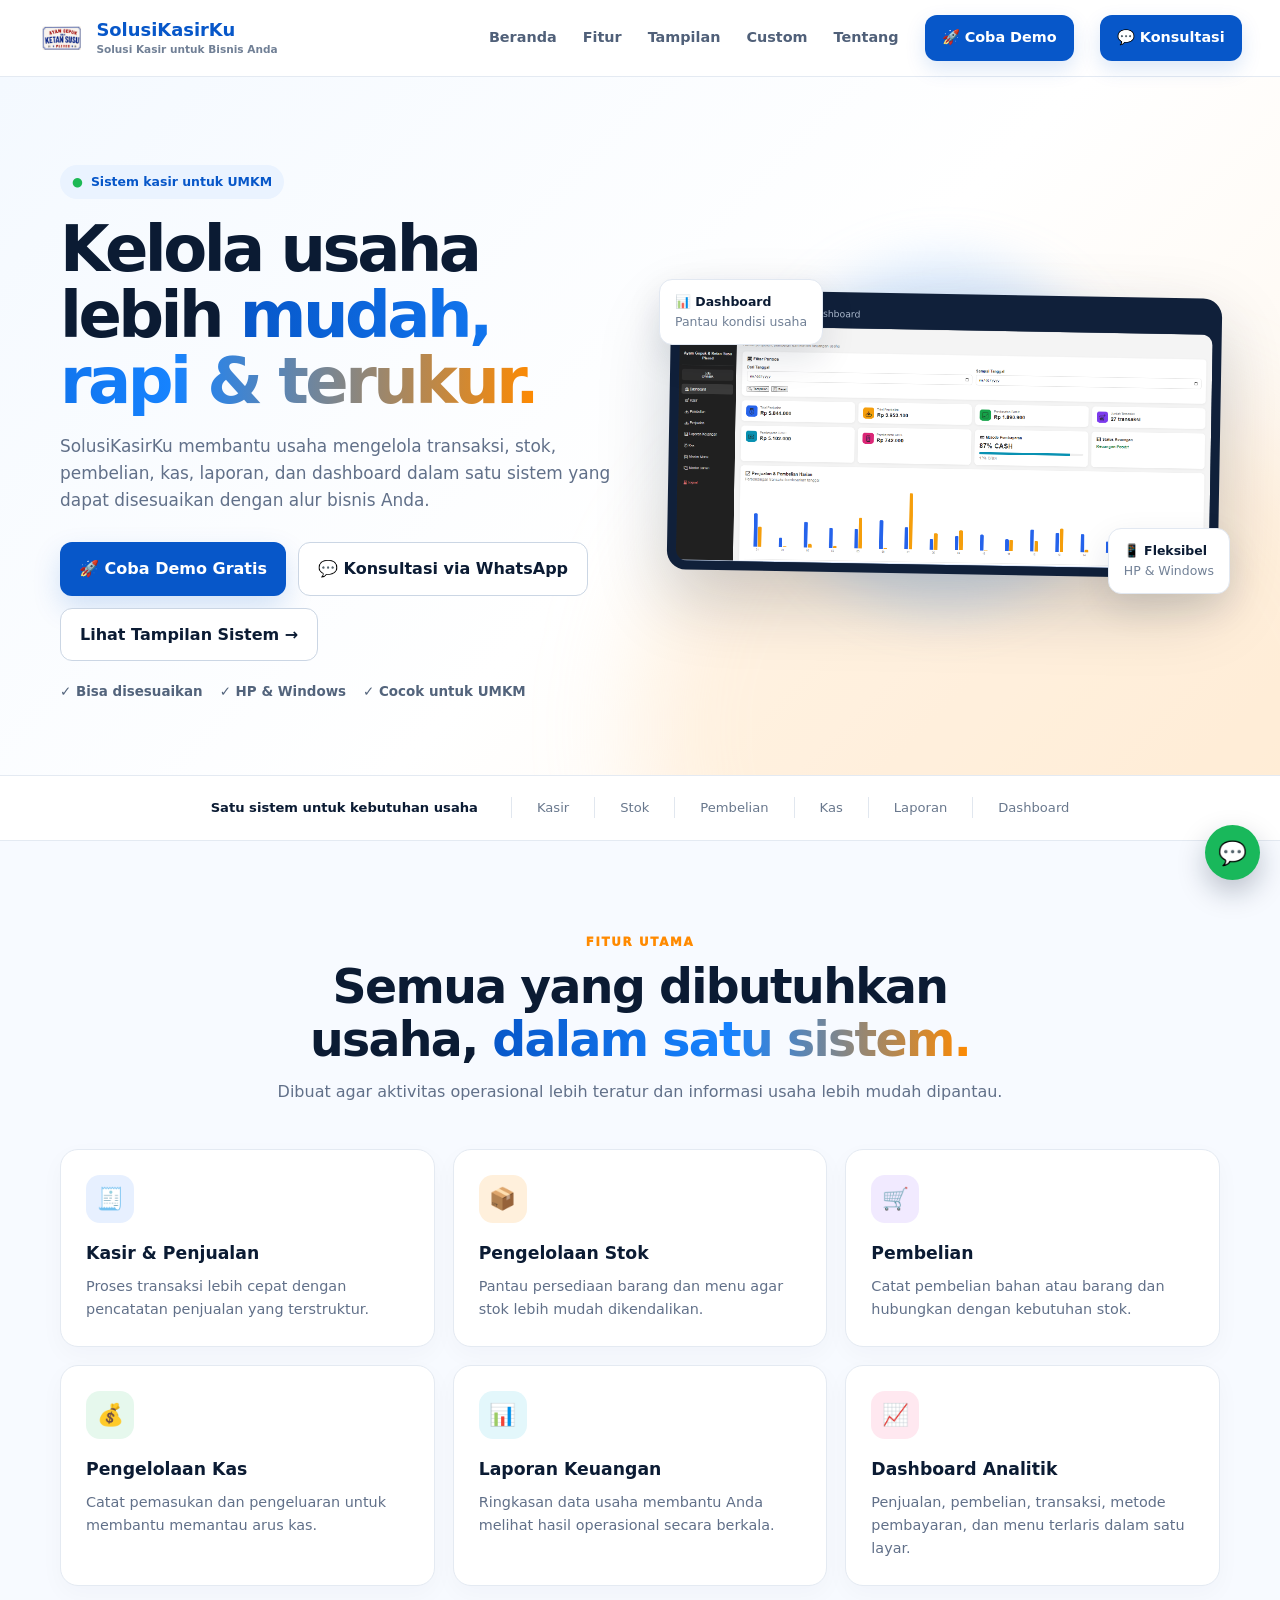
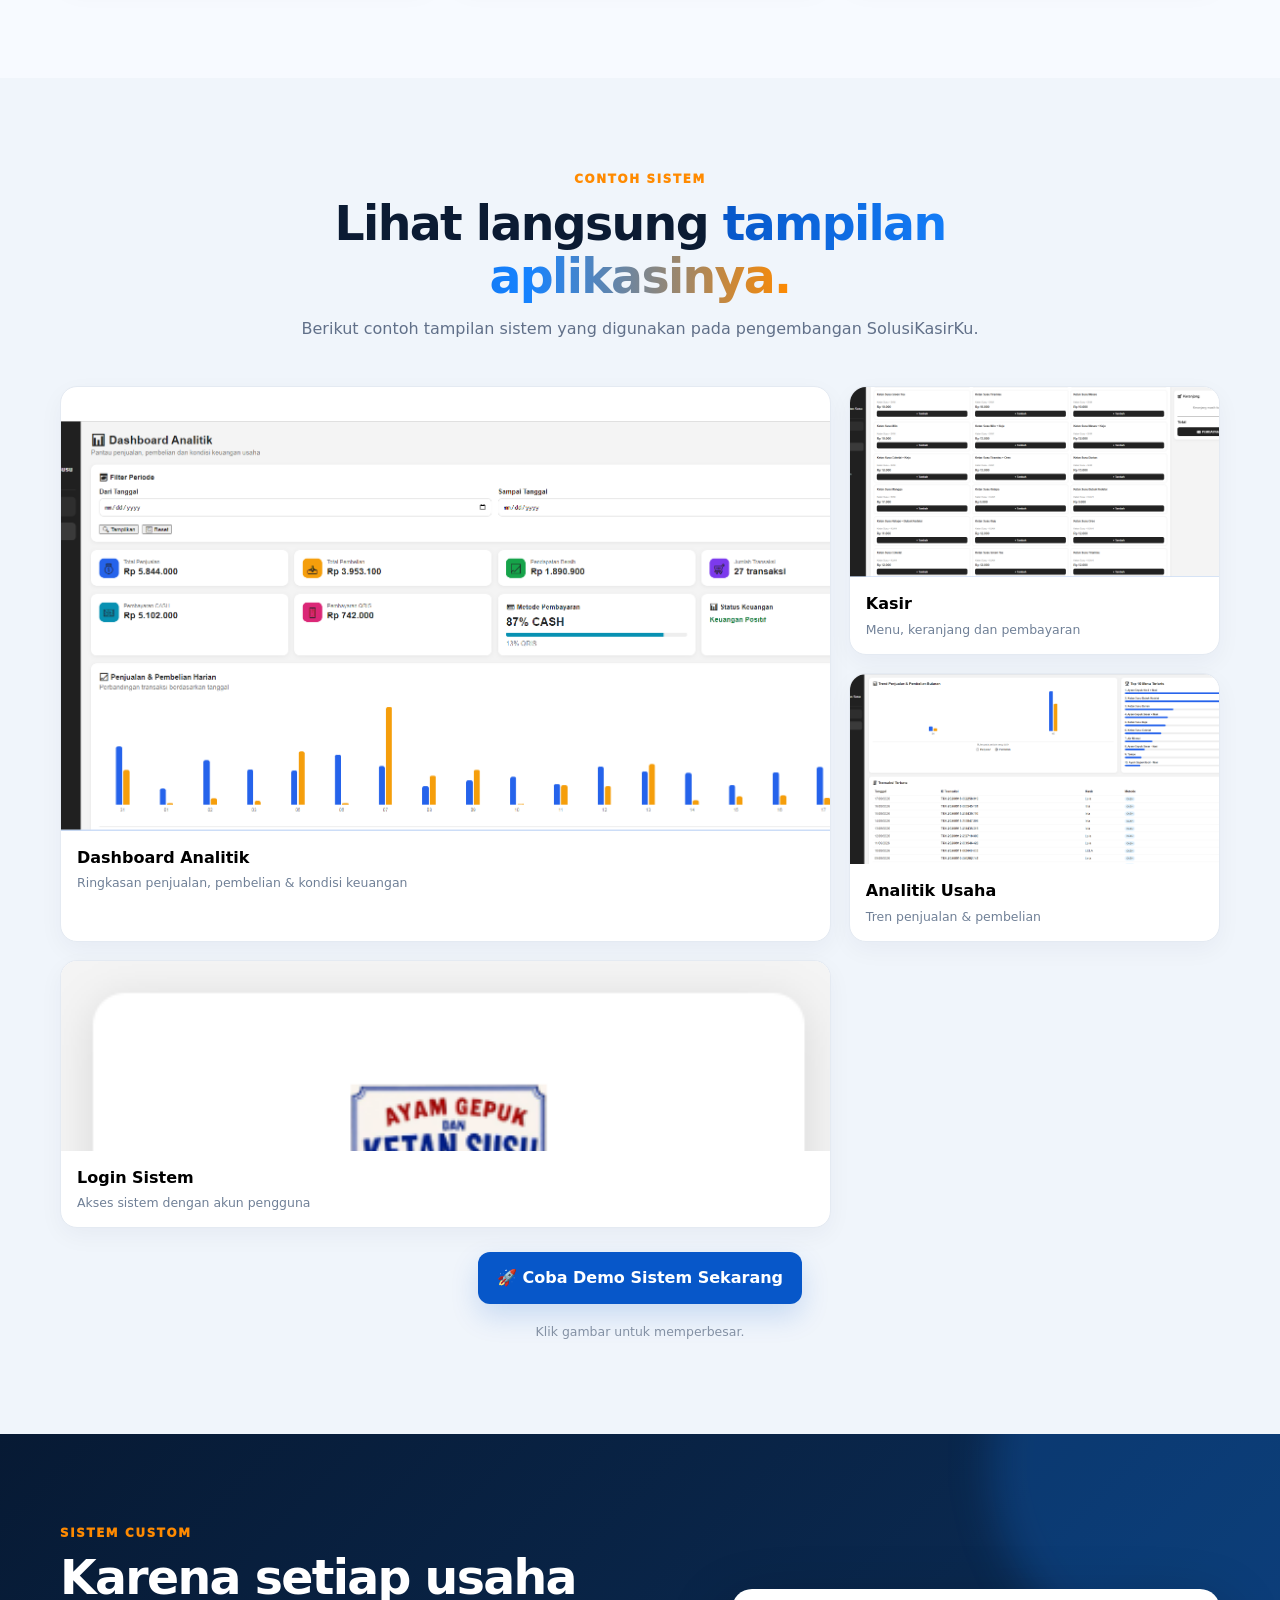
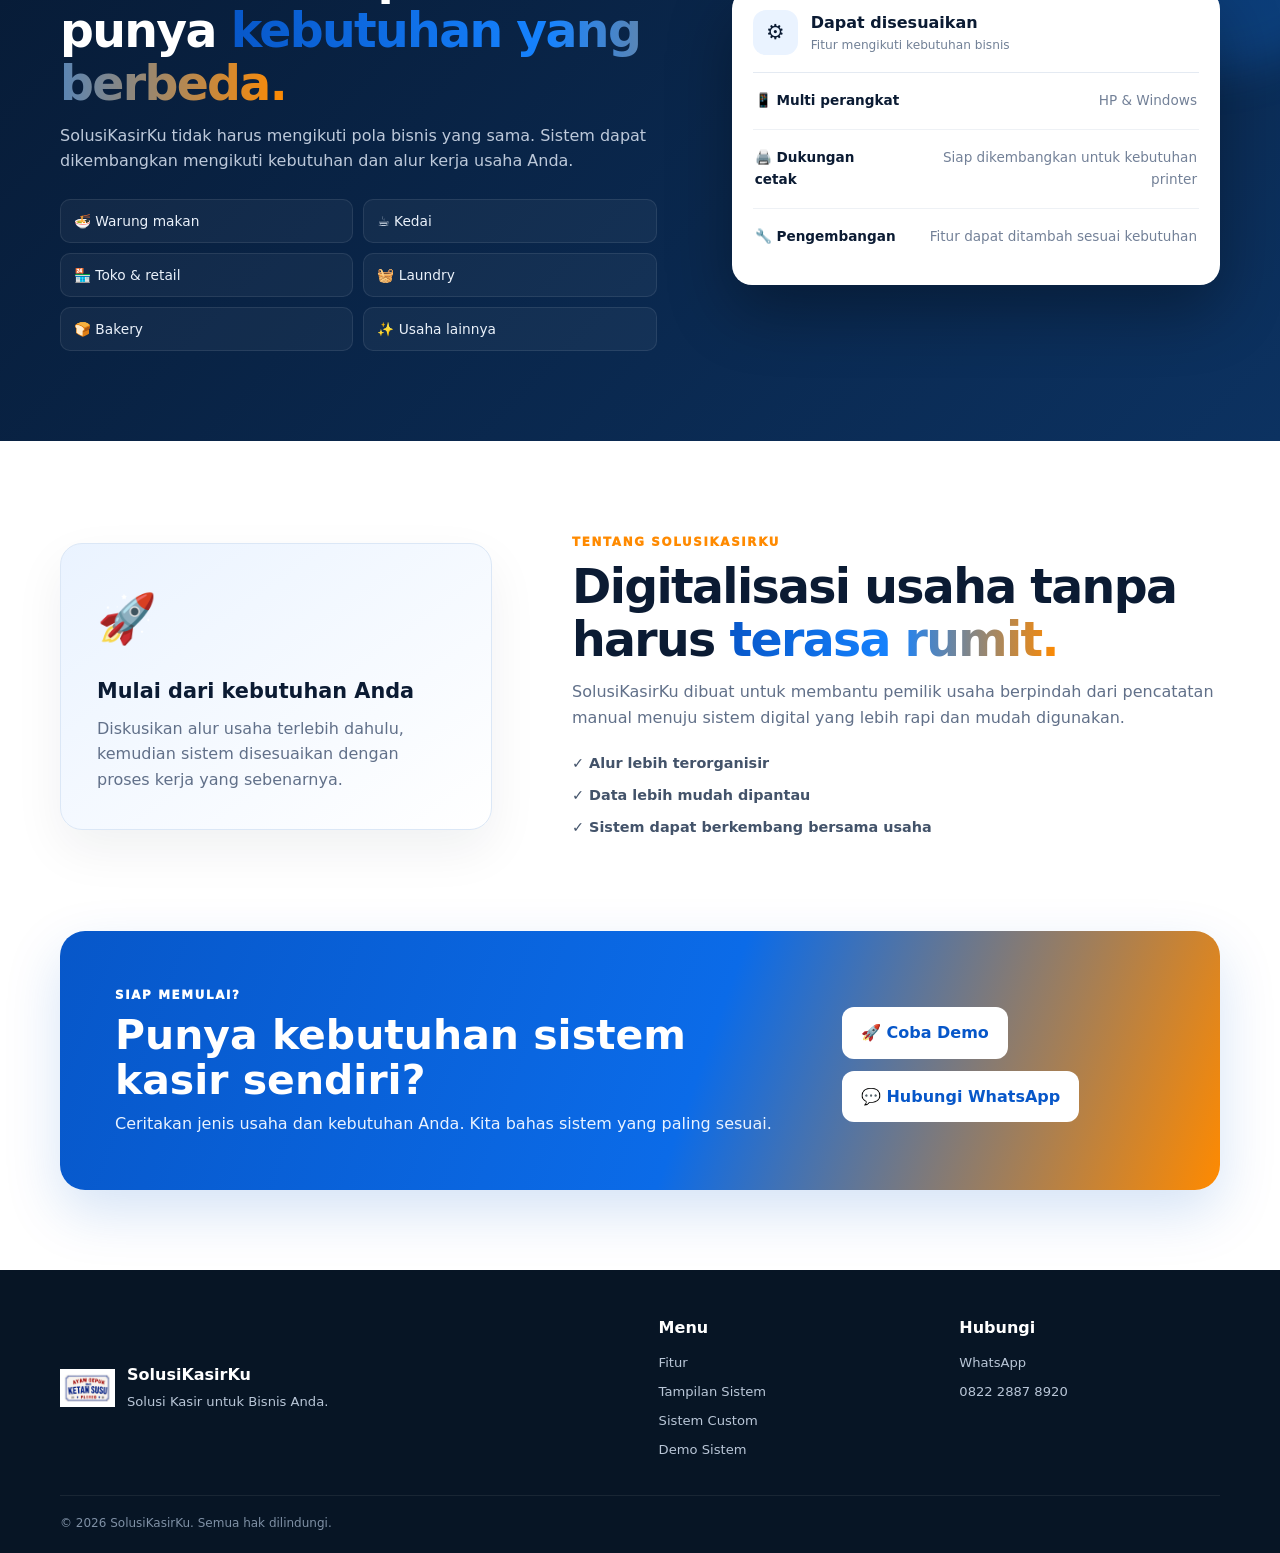
==== commit 46fc4127: "Add files via upload" ====
--- a/index.html
+++ b/index.html
@@ -6,19 +6,20 @@
 <meta name="description" content="SolusiKasirKu - Sistem kasir custom untuk UMKM. Kasir, stok, pembelian, kas, laporan, dashboard, dan kebutuhan usaha dalam satu sistem.">
 <meta name="theme-color" content="#0757c9">
 <title>SolusiKasirKu — Solusi Kasir untuk Bisnis Anda</title>
-<link rel="icon" href="assets/logo.png">
-<link rel="stylesheet" href="style.css">
+<link rel="icon" href="logo.png">
+<link rel="stylesheet" href="style.css?v=3">
 </head>
 <body>
 <header class="site-header" id="top">
   <div class="nav-wrap">
     <a class="logo-link" href="#beranda" aria-label="SolusiKasirKu">
-      <img src="assets/logo.png" alt="Logo SolusiKasirKu">
+      <img src="logo.png" alt="Logo SolusiKasirKu">
       <span>SolusiKasirKu<small>Solusi Kasir untuk Bisnis Anda</small></span>
     </a>
     <button class="menu-btn" aria-label="Buka menu" aria-expanded="false">☰</button>
     <nav class="nav" id="nav">
       <a href="#beranda">Beranda</a><a href="#fitur">Fitur</a><a href="#tampilan">Tampilan</a><a href="#custom">Custom</a><a href="#tentang">Tentang</a>
+      <a class="nav-cta" href="demo.html">🚀 Coba Demo</a>
       <a class="nav-cta" href="https://wa.me/6282228878920?text=Halo%20SolusiKasirKu%2C%20saya%20ingin%20konsultasi%20sistem%20kasir." target="_blank" rel="noopener">💬 Konsultasi</a>
     </nav>
   </div>
@@ -33,7 +34,8 @@
       <h1>Kelola usaha lebih <span>mudah, rapi & terukur.</span></h1>
       <p>SolusiKasirKu membantu usaha mengelola transaksi, stok, pembelian, kas, laporan, dan dashboard dalam satu sistem yang dapat disesuaikan dengan alur bisnis Anda.</p>
       <div class="actions">
-        <a class="btn btn-primary" href="https://wa.me/6282228878920?text=Halo%20SolusiKasirKu%2C%20saya%20ingin%20konsultasi%20sistem%20kasir." target="_blank" rel="noopener">💬 Konsultasi via WhatsApp</a>
+        <a class="btn btn-primary" href="demo.html">🚀 Coba Demo Gratis</a>
+        <a class="btn btn-outline" href="https://wa.me/6282228878920?text=Halo%20SolusiKasirKu%2C%20saya%20ingin%20konsultasi%20sistem%20kasir." target="_blank" rel="noopener">💬 Konsultasi via WhatsApp</a>
         <a class="btn btn-outline" href="#tampilan">Lihat Tampilan Sistem →</a>
       </div>
       <div class="checks"><span>✓ Bisa disesuaikan</span><span>✓ HP & Windows</span><span>✓ Cocok untuk UMKM</span></div>
@@ -42,7 +44,7 @@
       <div class="glow"></div>
       <div class="mock-browser">
         <div class="browser-bar"><i></i><i></i><i></i><span>SolusiKasirKu • Dashboard</span></div>
-        <img src="assets/dashboard.png" alt="Contoh dashboard SolusiKasirKu">
+        <img src="dashboard.png" alt="Contoh dashboard SolusiKasirKu">
       </div>
       <div class="float-card card-sales"><b>📊 Dashboard</b><span>Pantau kondisi usaha</span></div>
       <div class="float-card card-mobile"><b>📱 Fleksibel</b><span>HP & Windows</span></div>
@@ -70,10 +72,13 @@
   <div class="container">
     <div class="section-head reveal"><div class="eyebrow">CONTOH SISTEM</div><h2>Lihat langsung <span>tampilan aplikasinya.</span></h2><p>Berikut contoh tampilan sistem yang digunakan pada pengembangan SolusiKasirKu.</p></div>
     <div class="showcase-grid">
-      <button class="shot featured reveal" data-img="assets/dashboard.png" data-title="Dashboard Analitik"><img src="assets/dashboard.png" alt="Dashboard Analitik"><div><b>Dashboard Analitik</b><span>Ringkasan penjualan, pembelian & kondisi keuangan</span></div></button>
-      <button class="shot reveal" data-img="assets/kasir.png" data-title="Kasir"><img src="assets/kasir.png" alt="Halaman Kasir"><div><b>Kasir</b><span>Menu, keranjang dan pembayaran</span></div></button>
-      <button class="shot reveal" data-img="assets/analitik.png" data-title="Grafik Penjualan & Pembelian"><img src="assets/analitik.png" alt="Grafik analitik"><div><b>Analitik Usaha</b><span>Tren penjualan & pembelian</span></div></button>
-      <button class="shot reveal" data-img="assets/login.png" data-title="Login Sistem"><img src="assets/login.png" alt="Halaman login"><div><b>Login Sistem</b><span>Akses sistem dengan akun pengguna</span></div></button>
+      <button class="shot featured reveal" data-img="dashboard.png" data-title="Dashboard Analitik"><img src="dashboard.png" alt="Dashboard Analitik"><div><b>Dashboard Analitik</b><span>Ringkasan penjualan, pembelian & kondisi keuangan</span></div></button>
+      <button class="shot reveal" data-img="kasir.png" data-title="Kasir"><img src="kasir.png" alt="Halaman Kasir"><div><b>Kasir</b><span>Menu, keranjang dan pembayaran</span></div></button>
+      <button class="shot reveal" data-img="analitik.png" data-title="Grafik Penjualan & Pembelian"><img src="analitik.png" alt="Grafik analitik"><div><b>Analitik Usaha</b><span>Tren penjualan & pembelian</span></div></button>
+      <button class="shot reveal" data-img="login.png" data-title="Login Sistem"><img src="login.png" alt="Halaman login"><div><b>Login Sistem</b><span>Akses sistem dengan akun pengguna</span></div></button>
+    </div>
+    <div style="text-align:center;margin-top:24px">
+      <a class="btn btn-primary" href="demo.html">🚀 Coba Demo Sistem Sekarang</a>
     </div>
     <p class="hint">Klik gambar untuk memperbesar.</p>
   </div>
@@ -93,10 +98,10 @@
   </div>
 </section>
 
-<section class="cta-section"><div class="container"><div class="cta-box reveal"><div><div class="eyebrow light">SIAP MEMULAI?</div><h2>Punya kebutuhan sistem kasir sendiri?</h2><p>Ceritakan jenis usaha dan kebutuhan Anda. Kita bahas sistem yang paling sesuai.</p></div><a class="btn btn-white" href="https://wa.me/6282228878920?text=Halo%20SolusiKasirKu%2C%20saya%20ingin%20konsultasi%20tentang%20sistem%20kasir." target="_blank" rel="noopener">💬 Hubungi WhatsApp</a></div></div></section>
+<section class="cta-section"><div class="container"><div class="cta-box reveal"><div><div class="eyebrow light">SIAP MEMULAI?</div><h2>Punya kebutuhan sistem kasir sendiri?</h2><p>Ceritakan jenis usaha dan kebutuhan Anda. Kita bahas sistem yang paling sesuai.</p></div><div class="actions"><a class="btn btn-white" href="demo.html">🚀 Coba Demo</a><a class="btn btn-white" href="https://wa.me/6282228878920?text=Halo%20SolusiKasirKu%2C%20saya%20ingin%20konsultasi%20tentang%20sistem%20kasir." target="_blank" rel="noopener">💬 Hubungi WhatsApp</a></div></div></div></section>
 </main>
 
-<footer><div class="container footer-grid"><div class="footer-brand"><img src="assets/logo.png" alt="SolusiKasirKu"><div><strong>SolusiKasirKu</strong><span>Solusi Kasir untuk Bisnis Anda.</span></div></div><div><b>Menu</b><a href="#fitur">Fitur</a><a href="#tampilan">Tampilan Sistem</a><a href="#custom">Sistem Custom</a></div><div><b>Hubungi</b><a href="https://wa.me/6282228878920" target="_blank" rel="noopener">WhatsApp</a><span>0822 2887 8920</span></div></div><div class="container copyright">© 2026 SolusiKasirKu. Semua hak dilindungi.</div></footer>
+<footer><div class="container footer-grid"><div class="footer-brand"><img src="logo.png" alt="SolusiKasirKu"><div><strong>SolusiKasirKu</strong><span>Solusi Kasir untuk Bisnis Anda.</span></div></div><div><b>Menu</b><a href="#fitur">Fitur</a><a href="#tampilan">Tampilan Sistem</a><a href="#custom">Sistem Custom</a><a href="demo.html">Demo Sistem</a></div><div><b>Hubungi</b><a href="https://wa.me/6282228878920" target="_blank" rel="noopener">WhatsApp</a><span>0822 2887 8920</span></div></div><div class="container copyright">© 2026 SolusiKasirKu. Semua hak dilindungi.</div></footer>
 
 <div class="modal" id="modal" aria-hidden="true"><button class="modal-close" aria-label="Tutup">×</button><div class="modal-box"><img id="modalImg" src="" alt=""><b id="modalTitle"></b></div></div>
 <a class="floating-wa" href="https://wa.me/6282228878920?text=Halo%20SolusiKasirKu%2C%20saya%20ingin%20bertanya%20tentang%20sistem%20kasir." target="_blank" rel="noopener" aria-label="Chat WhatsApp">💬</a>
@@ -107,7 +112,7 @@
 const observer=new IntersectionObserver(entries=>entries.forEach(e=>{if(e.isIntersecting)e.target.classList.add('show')}),{threshold:.12});document.querySelectorAll('.reveal').forEach(el=>observer.observe(el));
 const modal=document.getElementById('modal'), modalImg=document.getElementById('modalImg'),modalTitle=document.getElementById('modalTitle');
 document.querySelectorAll('.shot').forEach(s=>s.addEventListener('click',()=>{modalImg.src=s.dataset.img;modalImg.alt=s.dataset.title;modalTitle.textContent=s.dataset.title;modal.classList.add('open');modal.setAttribute('aria-hidden','false')}));
-document.querySelector('.modal-close').addEventListener('click',()=>{modal.classList.remove('open');modal.setAttribute('aria-hidden','true')});modal.addEventListener('click',e=>{if(e.target===modal){modal.classList.remove('open');modal.setAttribute('aria-hidden','true')}});document.addEventListener('keydown',e=>{if(e.key==='Escape')modal.classList.remove('open')});
+document.querySelector('.modal-close').addEventListener('click',()=>{modal.classList.remove('open');modal.setAttribute('aria-hidden','true')});modal.addEventListener('click',e=>{if(e.target===modal){modal.classList.remove('open');modal.setAttribute('aria-hidden','true')}});document.addEventListener('keydown',e=>{if(e.key==='Escape'){modal.classList.remove('open');modal.setAttribute('aria-hidden','true')}});
 </script>
 </body>
-</html>
+</html>
